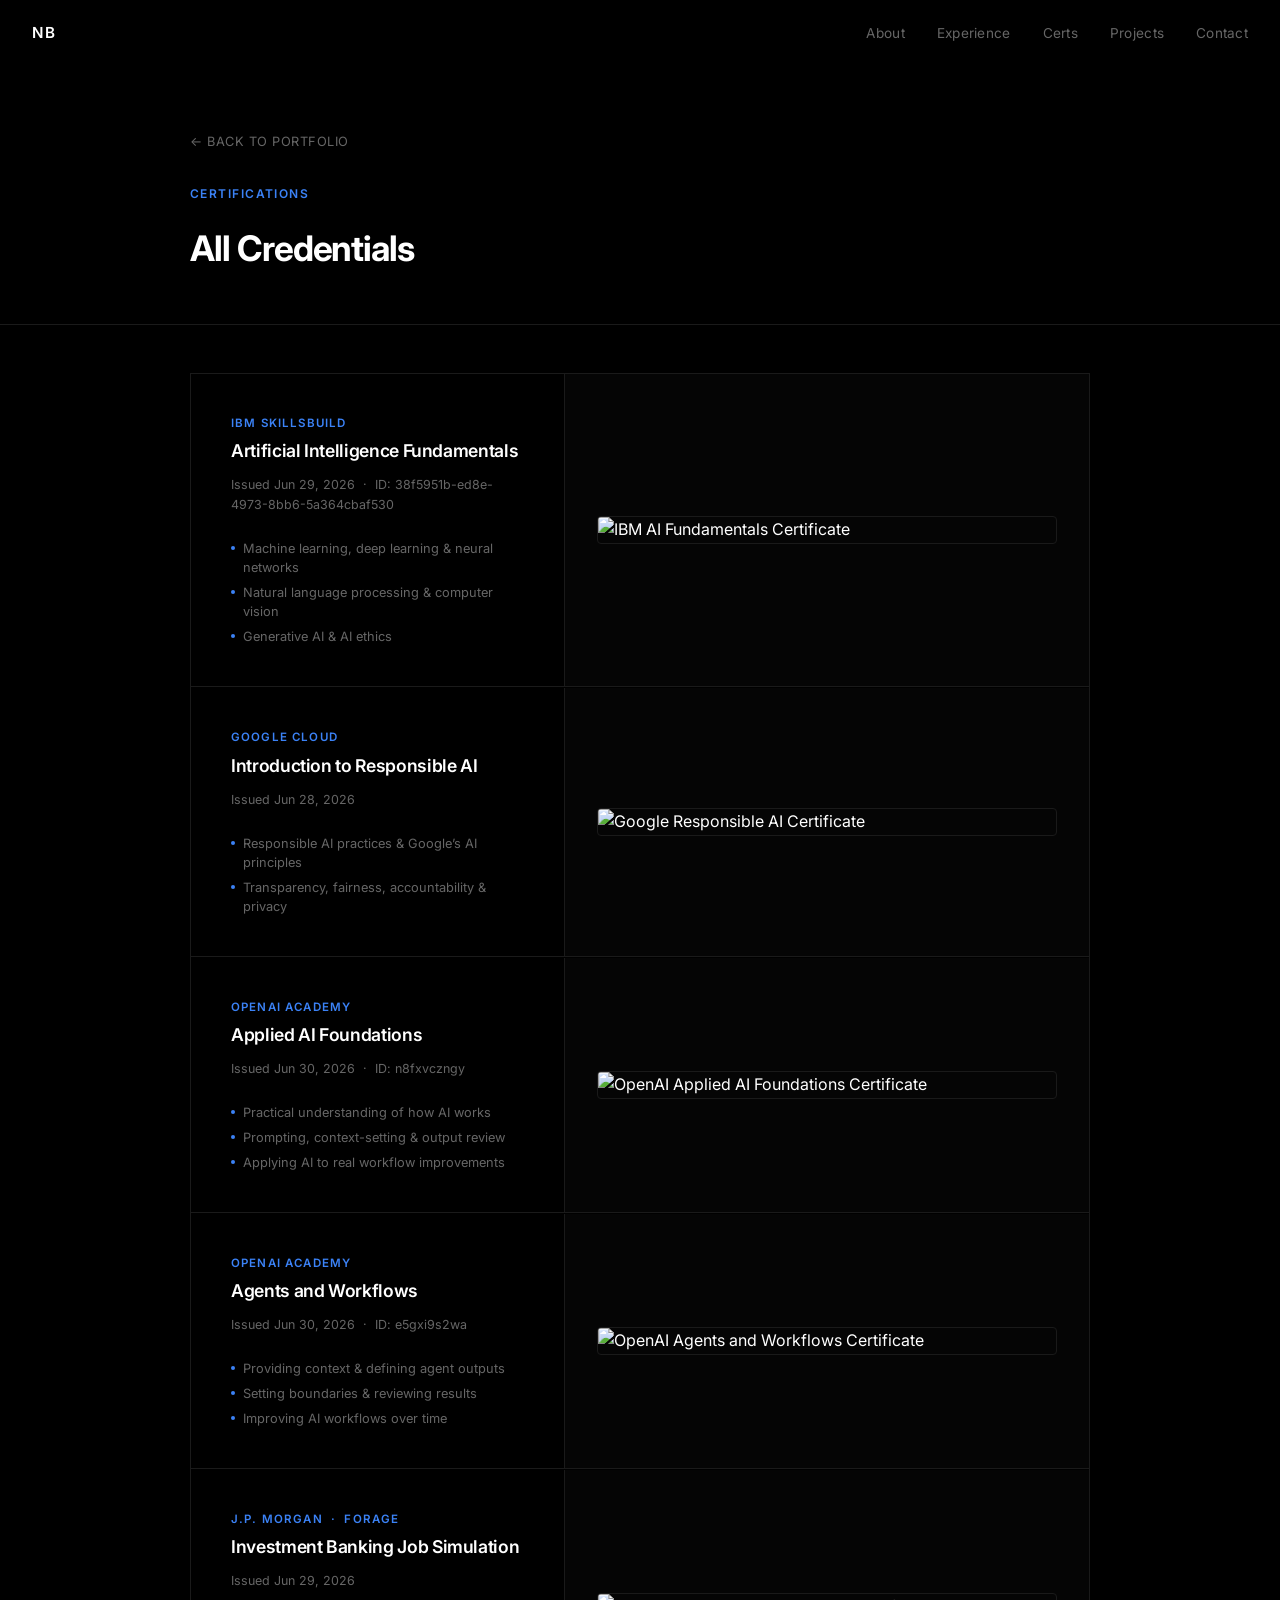
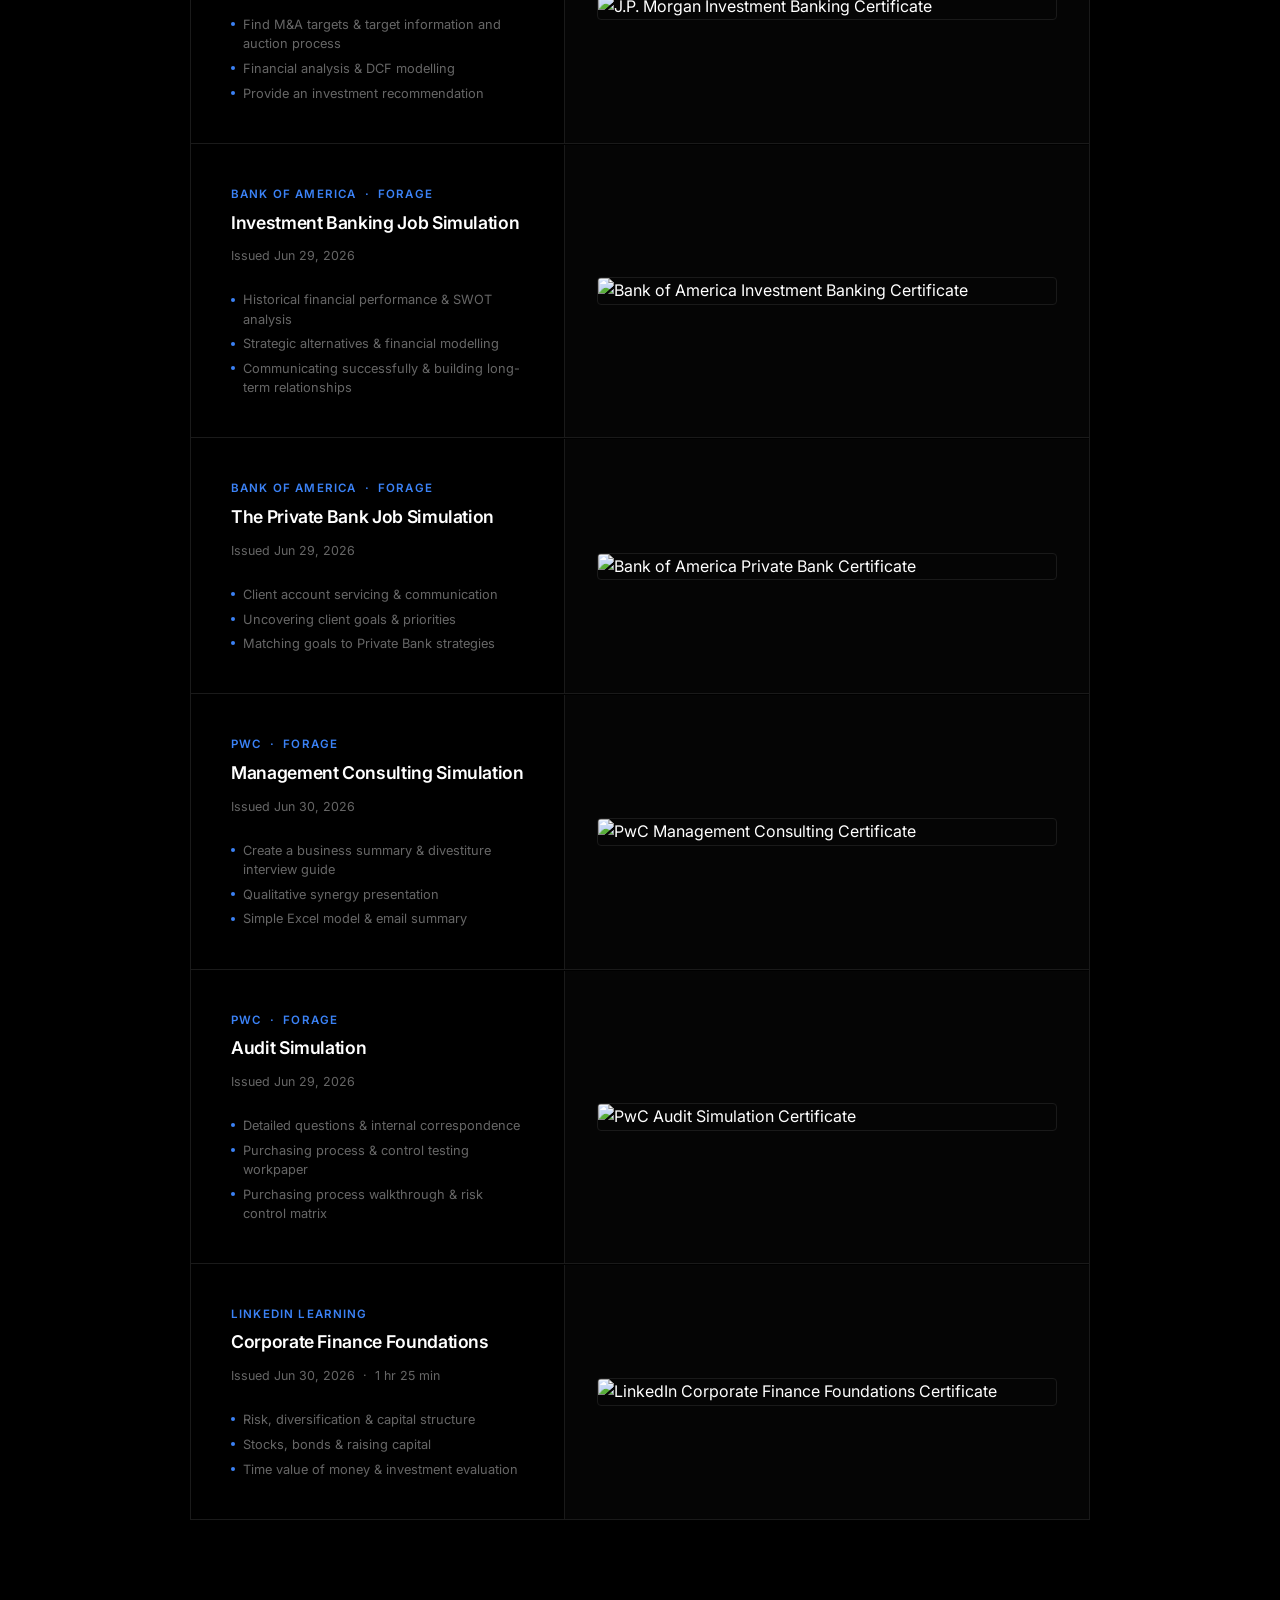
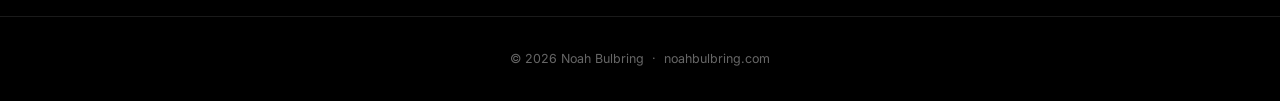
==== certifications.html @ 73cdb7e8 "Add certifications page with all 10 certs and update main page link" ====
<!DOCTYPE html>
<html lang="en">
<head>
  <meta charset="UTF-8" />
  <meta name="viewport" content="width=device-width, initial-scale=1.0" />
  <title>Certifications — Noah Bulbring</title>
  <meta name="description" content="Certifications earned by Noah Bulbring in finance, AI, and consulting." />
  <link rel="preconnect" href="https://fonts.googleapis.com" />
  <link rel="preconnect" href="https://fonts.gstatic.com" crossorigin />
  <link href="https://fonts.googleapis.com/css2?family=Inter:wght@300;400;500;600;700&display=swap" rel="stylesheet" />
  <link rel="stylesheet" href="style.css" />
  <style>
    .page-header {
      padding: 8rem 2rem 3rem;
      border-bottom: 1px solid var(--border);
    }
    .back-link {
      display: inline-flex;
      align-items: center;
      gap: 0.4rem;
      font-size: 0.8rem;
      color: var(--muted);
      text-decoration: none;
      letter-spacing: 0.04em;
      text-transform: uppercase;
      margin-bottom: 2rem;
      transition: color 0.2s;
    }
    .back-link:hover { color: var(--text); }
    .certs-page { padding: 3rem 2rem 6rem; }
    .cert-cards { display: flex; flex-direction: column; gap: 1px; border: 1px solid var(--border); }
    .cert-card {
      display: grid;
      grid-template-columns: 1fr 1.4fr;
      gap: 0;
      border-bottom: 1px solid var(--border);
      transition: background 0.2s;
    }
    .cert-card:last-child { border-bottom: none; }
    .cert-card:hover { background: #060606; }
    .cert-info {
      padding: 2.5rem;
      border-right: 1px solid var(--border);
      display: flex;
      flex-direction: column;
      justify-content: center;
      gap: 0.5rem;
    }
    .cert-card-issuer {
      font-size: 0.72rem;
      font-weight: 600;
      letter-spacing: 0.1em;
      text-transform: uppercase;
      color: var(--accent);
    }
    .cert-card-title {
      font-size: 1.1rem;
      font-weight: 600;
      letter-spacing: -0.02em;
      line-height: 1.3;
    }
    .cert-card-date {
      font-size: 0.78rem;
      color: var(--muted);
      margin-top: 0.25rem;
    }
    .cert-tasks {
      margin-top: 1rem;
      display: flex;
      flex-direction: column;
      gap: 0.35rem;
    }
    .cert-tasks span {
      font-size: 0.8rem;
      color: var(--muted);
      display: flex;
      align-items: flex-start;
      gap: 0.5rem;
      line-height: 1.5;
    }
    .cert-tasks span::before {
      content: '';
      width: 4px;
      height: 4px;
      border-radius: 50%;
      background: var(--accent);
      flex-shrink: 0;
      margin-top: 0.45rem;
    }
    .cert-image-wrap {
      padding: 2rem;
      display: flex;
      align-items: center;
      justify-content: center;
      background: #050505;
    }
    .cert-image-wrap img {
      width: 100%;
      max-width: 480px;
      border-radius: 4px;
      border: 1px solid var(--border);
      display: block;
    }
    @media (max-width: 700px) {
      .cert-card { grid-template-columns: 1fr; }
      .cert-info { border-right: none; border-bottom: 1px solid var(--border); }
      .page-header { padding: 6rem 1.25rem 2rem; }
      .certs-page { padding: 2rem 1.25rem 4rem; }
    }
  </style>
</head>
<body>

  <nav id="navbar" class="scrolled">
    <a href="index.html" class="nav-logo">NB</a>
    <ul class="nav-links">
      <li><a href="index.html#about">About</a></li>
      <li><a href="index.html#experience">Experience</a></li>
      <li><a href="index.html#certifications">Certs</a></li>
      <li><a href="index.html#projects">Projects</a></li>
      <li><a href="index.html#contact">Contact</a></li>
    </ul>
  </nav>

  <div class="page-header">
    <div class="container">
      <a href="index.html#certifications" class="back-link">← Back to portfolio</a>
      <p class="section-label">Certifications</p>
      <h2 style="margin-bottom:0">All Credentials</h2>
    </div>
  </div>

  <div class="certs-page">
    <div class="container">
      <div class="cert-cards">

        <!-- IBM -->
        <div class="cert-card">
          <div class="cert-info">
            <div class="cert-card-issuer">IBM SkillsBuild</div>
            <div class="cert-card-title">Artificial Intelligence Fundamentals</div>
            <div class="cert-card-date">Issued Jun 29, 2026 &nbsp;·&nbsp; ID: 38f5951b-ed8e-4973-8bb6-5a364cbaf530</div>
            <div class="cert-tasks">
              <span>Machine learning, deep learning &amp; neural networks</span>
              <span>Natural language processing &amp; computer vision</span>
              <span>Generative AI &amp; AI ethics</span>
            </div>
          </div>
          <div class="cert-image-wrap">
            <img src="certs/ibm-ai-fundamentals.png" alt="IBM AI Fundamentals Certificate" />
          </div>
        </div>

        <!-- Google -->
        <div class="cert-card">
          <div class="cert-info">
            <div class="cert-card-issuer">Google Cloud</div>
            <div class="cert-card-title">Introduction to Responsible AI</div>
            <div class="cert-card-date">Issued Jun 28, 2026</div>
            <div class="cert-tasks">
              <span>Responsible AI practices &amp; Google’s AI principles</span>
              <span>Transparency, fairness, accountability &amp; privacy</span>
            </div>
          </div>
          <div class="cert-image-wrap">
            <img src="certs/google-responsible-ai.png" alt="Google Responsible AI Certificate" />
          </div>
        </div>

        <!-- OpenAI Applied AI -->
        <div class="cert-card">
          <div class="cert-info">
            <div class="cert-card-issuer">OpenAI Academy</div>
            <div class="cert-card-title">Applied AI Foundations</div>
            <div class="cert-card-date">Issued Jun 30, 2026 &nbsp;·&nbsp; ID: n8fxvczngy</div>
            <div class="cert-tasks">
              <span>Practical understanding of how AI works</span>
              <span>Prompting, context-setting &amp; output review</span>
              <span>Applying AI to real workflow improvements</span>
            </div>
          </div>
          <div class="cert-image-wrap">
            <img src="certs/openai-applied-ai.png" alt="OpenAI Applied AI Foundations Certificate" />
          </div>
        </div>

        <!-- OpenAI Agents -->
        <div class="cert-card">
          <div class="cert-info">
            <div class="cert-card-issuer">OpenAI Academy</div>
            <div class="cert-card-title">Agents and Workflows</div>
            <div class="cert-card-date">Issued Jun 30, 2026 &nbsp;·&nbsp; ID: e5gxi9s2wa</div>
            <div class="cert-tasks">
              <span>Providing context &amp; defining agent outputs</span>
              <span>Setting boundaries &amp; reviewing results</span>
              <span>Improving AI workflows over time</span>
            </div>
          </div>
          <div class="cert-image-wrap">
            <img src="certs/openai-agents-workflows.png" alt="OpenAI Agents and Workflows Certificate" />
          </div>
        </div>

        <!-- JPMorgan -->
        <div class="cert-card">
          <div class="cert-info">
            <div class="cert-card-issuer">J.P. Morgan &nbsp;·&nbsp; Forage</div>
            <div class="cert-card-title">Investment Banking Job Simulation</div>
            <div class="cert-card-date">Issued Jun 29, 2026</div>
            <div class="cert-tasks">
              <span>Find M&amp;A targets &amp; target information and auction process</span>
              <span>Financial analysis &amp; DCF modelling</span>
              <span>Provide an investment recommendation</span>
            </div>
          </div>
          <div class="cert-image-wrap">
            <img src="certs/jpmorgan-ib.png" alt="J.P. Morgan Investment Banking Certificate" />
          </div>
        </div>

        <!-- BofA IB -->
        <div class="cert-card">
          <div class="cert-info">
            <div class="cert-card-issuer">Bank of America &nbsp;·&nbsp; Forage</div>
            <div class="cert-card-title">Investment Banking Job Simulation</div>
            <div class="cert-card-date">Issued Jun 29, 2026</div>
            <div class="cert-tasks">
              <span>Historical financial performance &amp; SWOT analysis</span>
              <span>Strategic alternatives &amp; financial modelling</span>
              <span>Communicating successfully &amp; building long-term relationships</span>
            </div>
          </div>
          <div class="cert-image-wrap">
            <img src="certs/bofa-ib.png" alt="Bank of America Investment Banking Certificate" />
          </div>
        </div>

        <!-- BofA Private Bank -->
        <div class="cert-card">
          <div class="cert-info">
            <div class="cert-card-issuer">Bank of America &nbsp;·&nbsp; Forage</div>
            <div class="cert-card-title">The Private Bank Job Simulation</div>
            <div class="cert-card-date">Issued Jun 29, 2026</div>
            <div class="cert-tasks">
              <span>Client account servicing &amp; communication</span>
              <span>Uncovering client goals &amp; priorities</span>
              <span>Matching goals to Private Bank strategies</span>
            </div>
          </div>
          <div class="cert-image-wrap">
            <img src="certs/bofa-private-bank.png" alt="Bank of America Private Bank Certificate" />
          </div>
        </div>

        <!-- PwC Management Consulting -->
        <div class="cert-card">
          <div class="cert-info">
            <div class="cert-card-issuer">PwC &nbsp;·&nbsp; Forage</div>
            <div class="cert-card-title">Management Consulting Simulation</div>
            <div class="cert-card-date">Issued Jun 30, 2026</div>
            <div class="cert-tasks">
              <span>Create a business summary &amp; divestiture interview guide</span>
              <span>Qualitative synergy presentation</span>
              <span>Simple Excel model &amp; email summary</span>
            </div>
          </div>
          <div class="cert-image-wrap">
            <img src="certs/pwc-consulting.png" alt="PwC Management Consulting Certificate" />
          </div>
        </div>

        <!-- PwC Audit -->
        <div class="cert-card">
          <div class="cert-info">
            <div class="cert-card-issuer">PwC &nbsp;·&nbsp; Forage</div>
            <div class="cert-card-title">Audit Simulation</div>
            <div class="cert-card-date">Issued Jun 29, 2026</div>
            <div class="cert-tasks">
              <span>Detailed questions &amp; internal correspondence</span>
              <span>Purchasing process &amp; control testing workpaper</span>
              <span>Purchasing process walkthrough &amp; risk control matrix</span>
            </div>
          </div>
          <div class="cert-image-wrap">
            <img src="certs/pwc-audit.png" alt="PwC Audit Simulation Certificate" />
          </div>
        </div>

        <!-- LinkedIn -->
        <div class="cert-card">
          <div class="cert-info">
            <div class="cert-card-issuer">LinkedIn Learning</div>
            <div class="cert-card-title">Corporate Finance Foundations</div>
            <div class="cert-card-date">Issued Jun 30, 2026 &nbsp;·&nbsp; 1 hr 25 min</div>
            <div class="cert-tasks">
              <span>Risk, diversification &amp; capital structure</span>
              <span>Stocks, bonds &amp; raising capital</span>
              <span>Time value of money &amp; investment evaluation</span>
            </div>
          </div>
          <div class="cert-image-wrap">
            <img src="certs/linkedin-corporate-finance.png" alt="LinkedIn Corporate Finance Foundations Certificate" />
          </div>
        </div>

      </div>
    </div>
  </div>

  <footer>
    <p>© 2026 Noah Bulbring &nbsp;·&nbsp; noahbulbring.com</p>
  </footer>

  <script>
    const navbar = document.getElementById('navbar');
    window.addEventListener('scroll', () => {
      navbar.classList.toggle('scrolled', window.scrollY > 40);
    }, { passive: true });
  </script>

</body>
</html>
---- style.css ----
*, *::before, *::after { box-sizing: border-box; margin: 0; padding: 0; }

:root {
  --bg: #000;
  --border: #1a1a1a;
  --text: #fff;
  --muted: #666;
  --accent: #3b82f6;
  --accent-dim: rgba(59,130,246,0.12);
}

html { scroll-behavior: smooth; }

body {
  background: var(--bg);
  color: var(--text);
  font-family: 'Inter', system-ui, sans-serif;
  font-size: 16px;
  line-height: 1.6;
  -webkit-font-smoothing: antialiased;
}

nav {
  position: fixed;
  top: 0; left: 0; right: 0;
  z-index: 100;
  display: flex;
  justify-content: space-between;
  align-items: center;
  padding: 1.25rem 2rem;
  border-bottom: 1px solid transparent;
  transition: border-color 0.3s, background 0.3s;
}
nav.scrolled {
  background: rgba(0,0,0,0.9);
  backdrop-filter: blur(12px);
  border-color: var(--border);
}
.nav-logo {
  font-size: 0.95rem;
  font-weight: 600;
  letter-spacing: 0.04em;
  text-transform: uppercase;
  color: var(--text);
  text-decoration: none;
}
.nav-links { display: flex; gap: 2rem; list-style: none; }
.nav-links a {
  color: var(--muted);
  text-decoration: none;
  font-size: 0.85rem;
  letter-spacing: 0.02em;
  transition: color 0.2s;
}
.nav-links a:hover { color: var(--text); }

section { padding: 6rem 2rem; }
.container { max-width: 900px; margin: 0 auto; }

.section-label {
  font-size: 0.75rem;
  font-weight: 600;
  letter-spacing: 0.12em;
  text-transform: uppercase;
  color: var(--accent);
  margin-bottom: 1rem;
}
h2 {
  font-size: clamp(1.6rem, 4vw, 2.2rem);
  font-weight: 700;
  letter-spacing: -0.03em;
  margin-bottom: 3rem;
}

#hero {
  min-height: 100vh;
  display: flex;
  align-items: center;
  padding-top: 5rem;
}
.hero-eyebrow {
  font-size: 0.8rem;
  font-weight: 500;
  letter-spacing: 0.14em;
  text-transform: uppercase;
  color: var(--muted);
  margin-bottom: 1.5rem;
}
h1 {
  font-size: clamp(2.8rem, 8vw, 5.5rem);
  font-weight: 700;
  letter-spacing: -0.04em;
  line-height: 1;
  margin-bottom: 1rem;
}
.hero-tagline {
  font-size: clamp(1.1rem, 3vw, 1.6rem);
  font-weight: 400;
  color: var(--muted);
  letter-spacing: -0.01em;
  margin-bottom: 1.5rem;
}
.hero-sub {
  font-size: 0.9rem;
  color: var(--muted);
  line-height: 1.8;
  margin-bottom: 2.5rem;
  max-width: 540px;
}
.btn-group { display: flex; flex-wrap: wrap; gap: 0.75rem; }
.btn {
  display: inline-flex;
  align-items: center;
  gap: 0.4rem;
  padding: 0.65rem 1.25rem;
  font-size: 0.85rem;
  font-weight: 500;
  border-radius: 6px;
  text-decoration: none;
  transition: background 0.2s, color 0.2s, border-color 0.2s;
  letter-spacing: 0.01em;
}
.btn-primary { background: var(--accent); color: #fff; border: 1px solid var(--accent); }
.btn-primary:hover { background: #2563eb; border-color: #2563eb; }
.btn-outline { background: transparent; color: var(--text); border: 1px solid var(--border); }
.btn-outline:hover { border-color: #333; background: #0d0d0d; }

#about { border-top: 1px solid var(--border); }
.about-grid { display: grid; grid-template-columns: 1fr 1fr; gap: 3rem; }
.about-text p { color: #aaa; font-size: 0.95rem; line-height: 1.8; margin-bottom: 1rem; }
.about-text p:last-child { margin-bottom: 0; }
.about-stats { display: flex; flex-direction: column; gap: 1.5rem; }
.stat { border-left: 2px solid var(--accent); padding-left: 1.25rem; }
.stat-number { font-size: 1.8rem; font-weight: 700; letter-spacing: -0.03em; line-height: 1; margin-bottom: 0.25rem; }
.stat-label { font-size: 0.82rem; color: var(--muted); }

#experience { border-top: 1px solid var(--border); }
.timeline { display: flex; flex-direction: column; }
.timeline-item { display: grid; grid-template-columns: 160px 1fr; gap: 2rem; padding: 2rem 0; border-bottom: 1px solid var(--border); }
.timeline-item:last-child { border-bottom: none; }
.timeline-date { font-size: 0.78rem; color: var(--muted); letter-spacing: 0.02em; padding-top: 0.15rem; line-height: 1.5; }
.timeline-role { font-size: 1rem; font-weight: 600; margin-bottom: 0.2rem; }
.timeline-company { font-size: 0.85rem; color: var(--accent); margin-bottom: 0.6rem; }
.timeline-desc { font-size: 0.875rem; color: var(--muted); line-height: 1.7; }

#certifications { border-top: 1px solid var(--border); }
.cert-list {
  list-style: none;
  display: flex;
  flex-direction: column;
}
.cert-list li {
  padding: 1.5rem 0;
  border-bottom: 1px solid var(--border);
  display: flex;
  flex-direction: column;
  gap: 0.4rem;
  padding-left: 1.25rem;
  position: relative;
}
.cert-list li:last-child { border-bottom: none; }
.cert-list li::before {
  content: '';
  position: absolute;
  left: 0;
  top: 1.9rem;
  width: 6px;
  height: 6px;
  border-radius: 50%;
  background: var(--accent);
}
.cert-main {
  display: flex;
  align-items: baseline;
  gap: 0.75rem;
  flex-wrap: wrap;
}
.cert-title {
  font-size: 0.95rem;
  font-weight: 600;
  color: var(--text);
}
.cert-issuer {
  font-size: 0.78rem;
  color: var(--accent);
  letter-spacing: 0.02em;
}
.cert-desc {
  font-size: 0.83rem;
  color: var(--muted);
  line-height: 1.65;
}

#projects { border-top: 1px solid var(--border); }
.project-grid { display: grid; grid-template-columns: repeat(auto-fill, minmax(260px, 1fr)); gap: 1px; border: 1px solid var(--border); }
.project-card { padding: 2rem; border-right: 1px solid var(--border); border-bottom: 1px solid var(--border); transition: background 0.2s; text-decoration: none; color: inherit; display: block; }
.project-card:hover { background: #060606; }
.project-tag { font-size: 0.7rem; font-weight: 600; letter-spacing: 0.1em; text-transform: uppercase; color: var(--accent); margin-bottom: 0.75rem; }
.project-title { font-size: 1rem; font-weight: 600; margin-bottom: 0.5rem; letter-spacing: -0.01em; }
.project-desc { font-size: 0.83rem; color: var(--muted); line-height: 1.65; margin-bottom: 1.25rem; }
.project-link { font-size: 0.78rem; color: var(--muted); display: inline-flex; align-items: center; gap: 0.3rem; transition: color 0.2s; }
.project-card:hover .project-link { color: var(--accent); }

#contact { border-top: 1px solid var(--border); }
.contact-grid { display: grid; grid-template-columns: repeat(auto-fill, minmax(220px, 1fr)); gap: 1px; border: 1px solid var(--border); margin-bottom: 3rem; }
.contact-item { padding: 2rem; border-right: 1px solid var(--border); border-bottom: 1px solid var(--border); }
.contact-label { font-size: 0.7rem; font-weight: 600; letter-spacing: 0.1em; text-transform: uppercase; color: var(--muted); margin-bottom: 0.5rem; }
.contact-value { font-size: 0.9rem; color: var(--text); text-decoration: none; transition: color 0.2s; word-break: break-all; }
.contact-value:hover { color: var(--accent); }

footer { border-top: 1px solid var(--border); padding: 2rem; text-align: center; font-size: 0.78rem; color: var(--muted); }

.fade-in { opacity: 0; transform: translateY(16px); transition: opacity 0.6s ease, transform 0.6s ease; }
.fade-in.visible { opacity: 1; transform: none; }

@media (max-width: 640px) {
  nav { padding: 1rem 1.25rem; }
  .nav-links { display: none; }
  section { padding: 4rem 1.25rem; }
  .about-grid { grid-template-columns: 1fr; }
  .timeline-item { grid-template-columns: 1fr; gap: 0.5rem; }
  .timeline-date { padding-top: 0; }
  h1 { letter-spacing: -0.03em; }
}
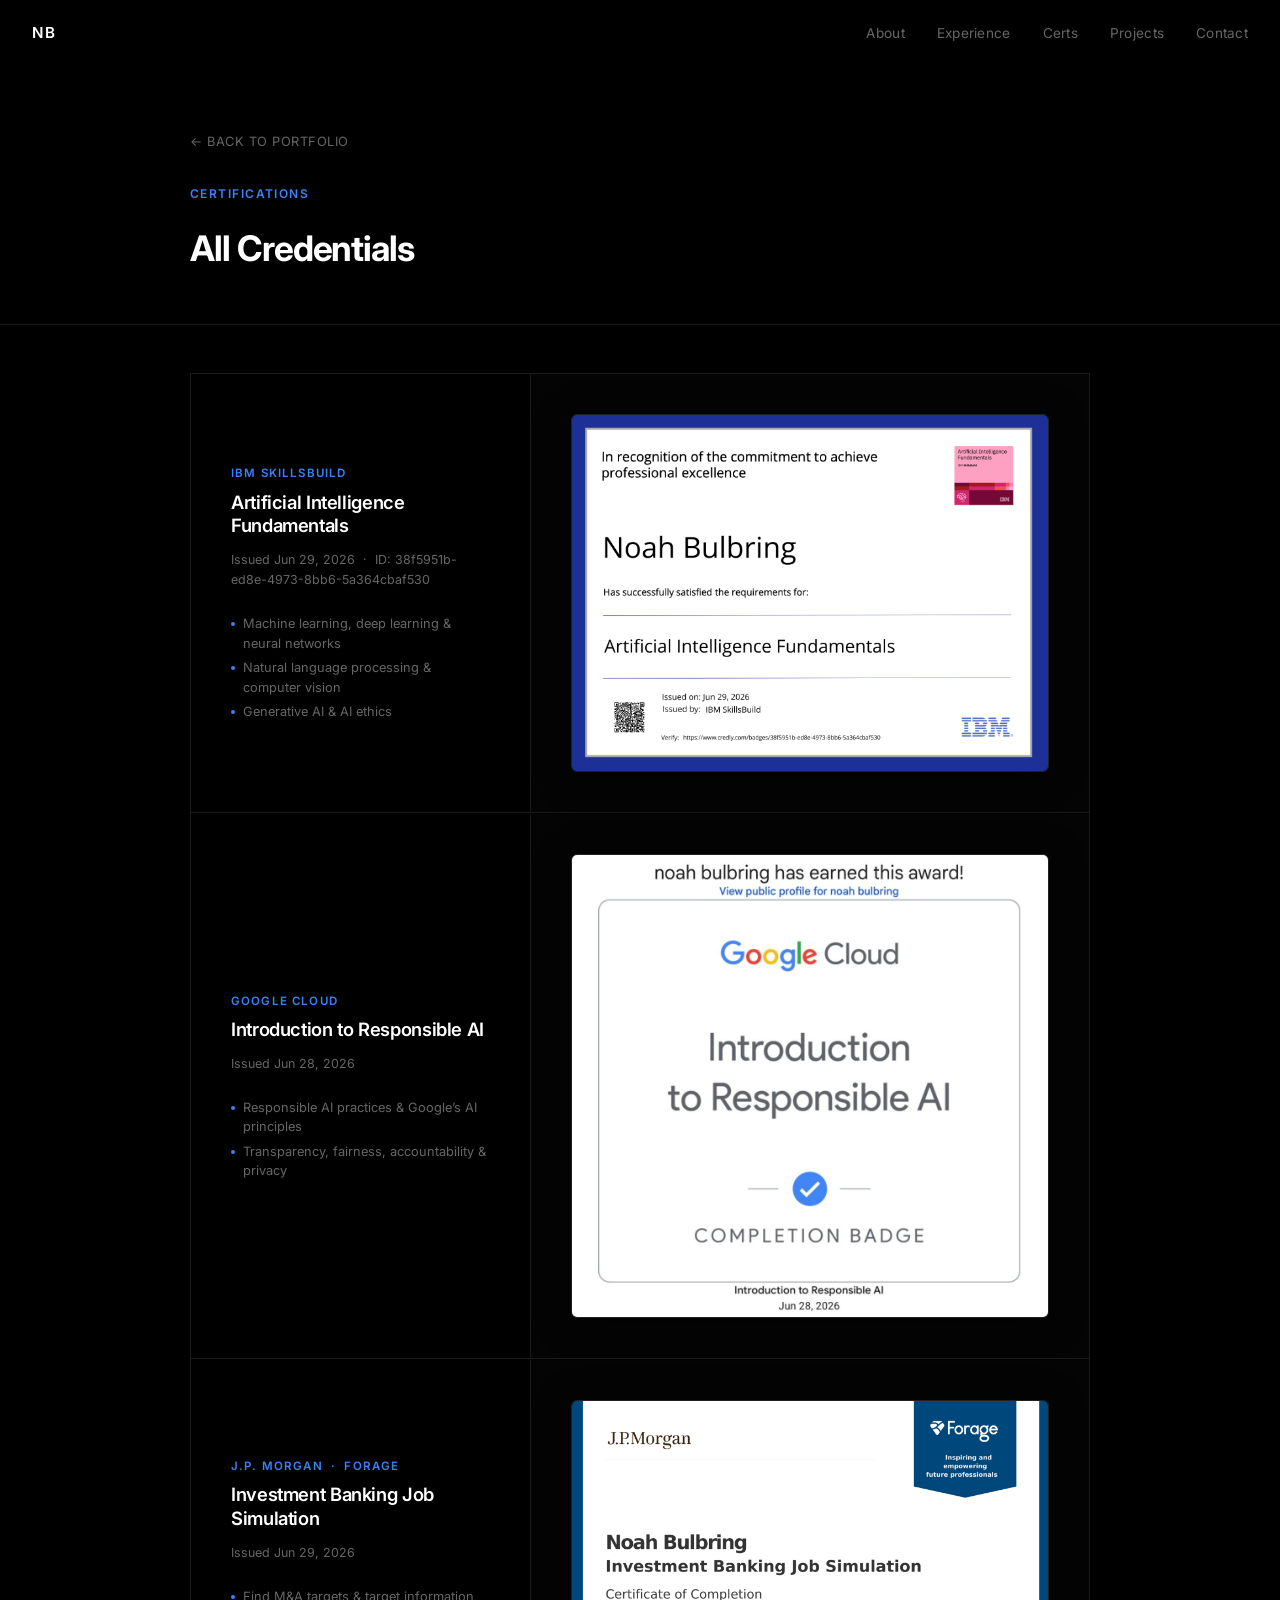
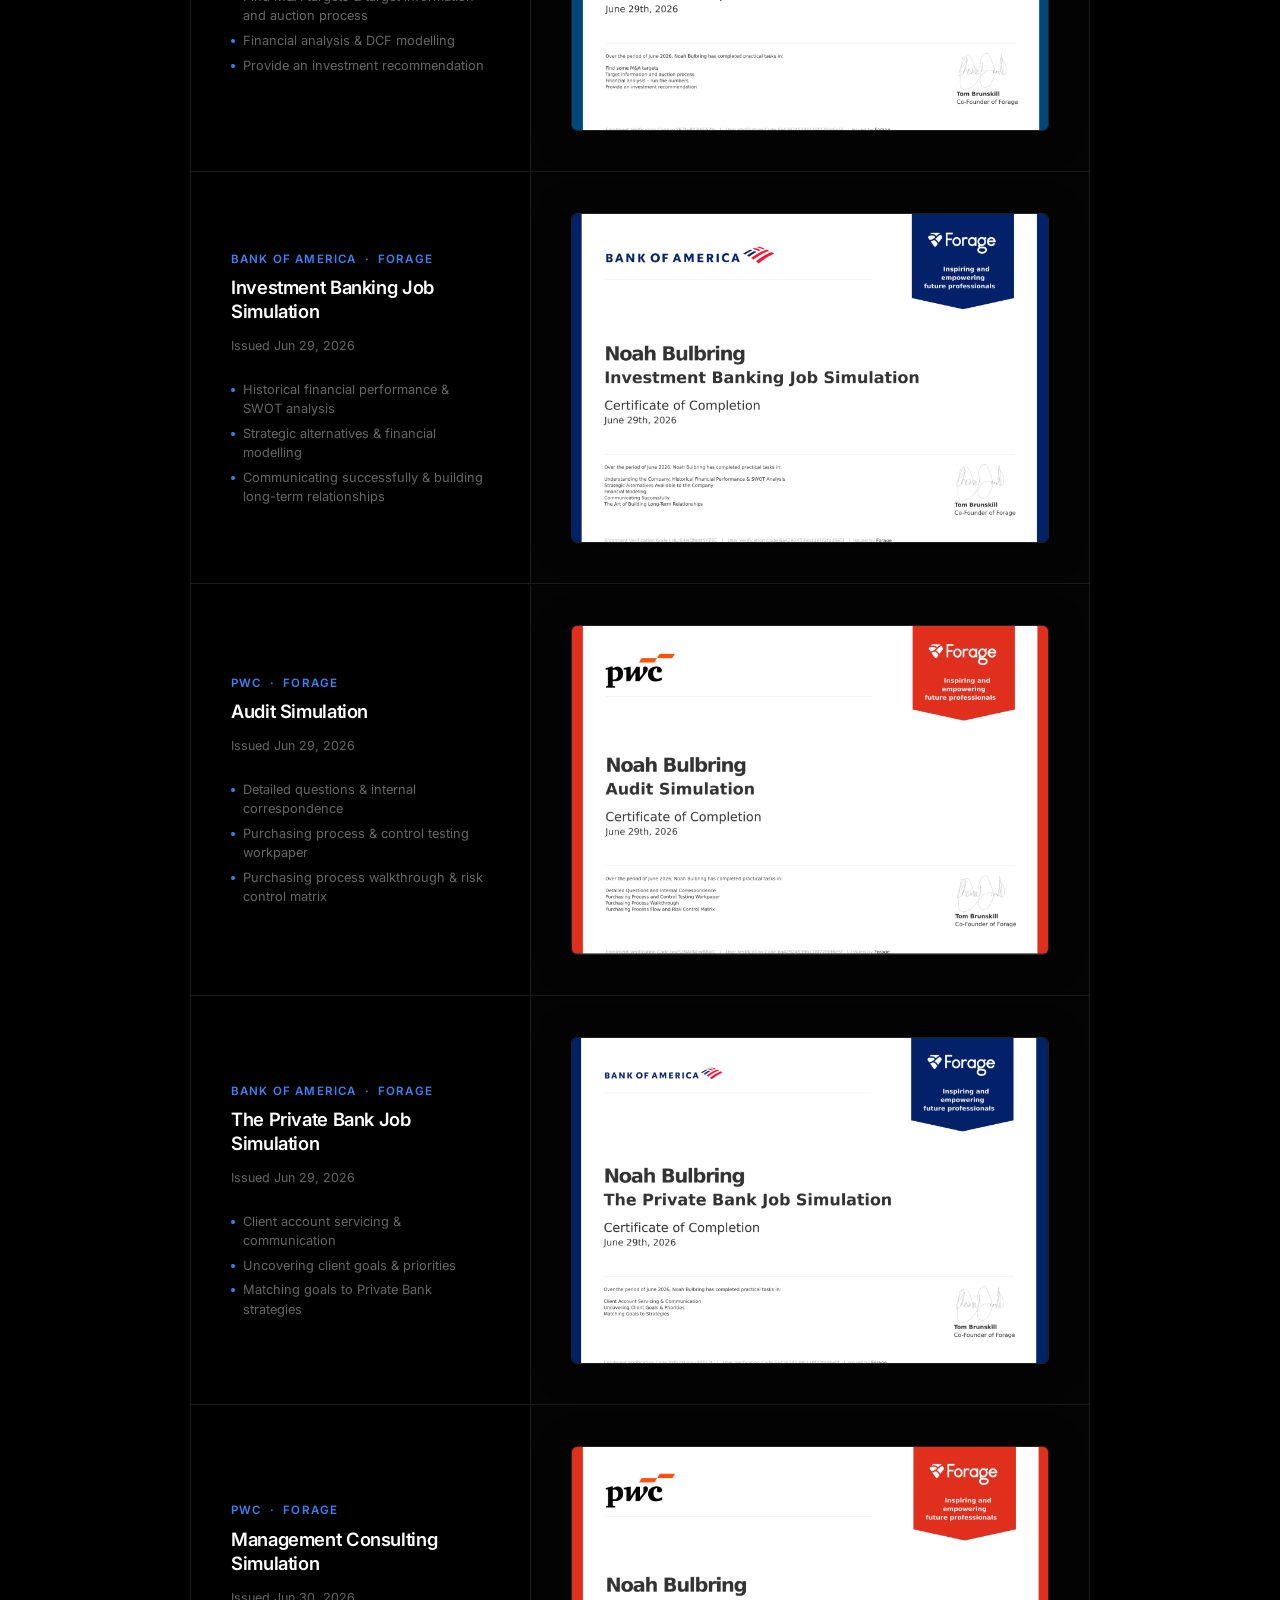
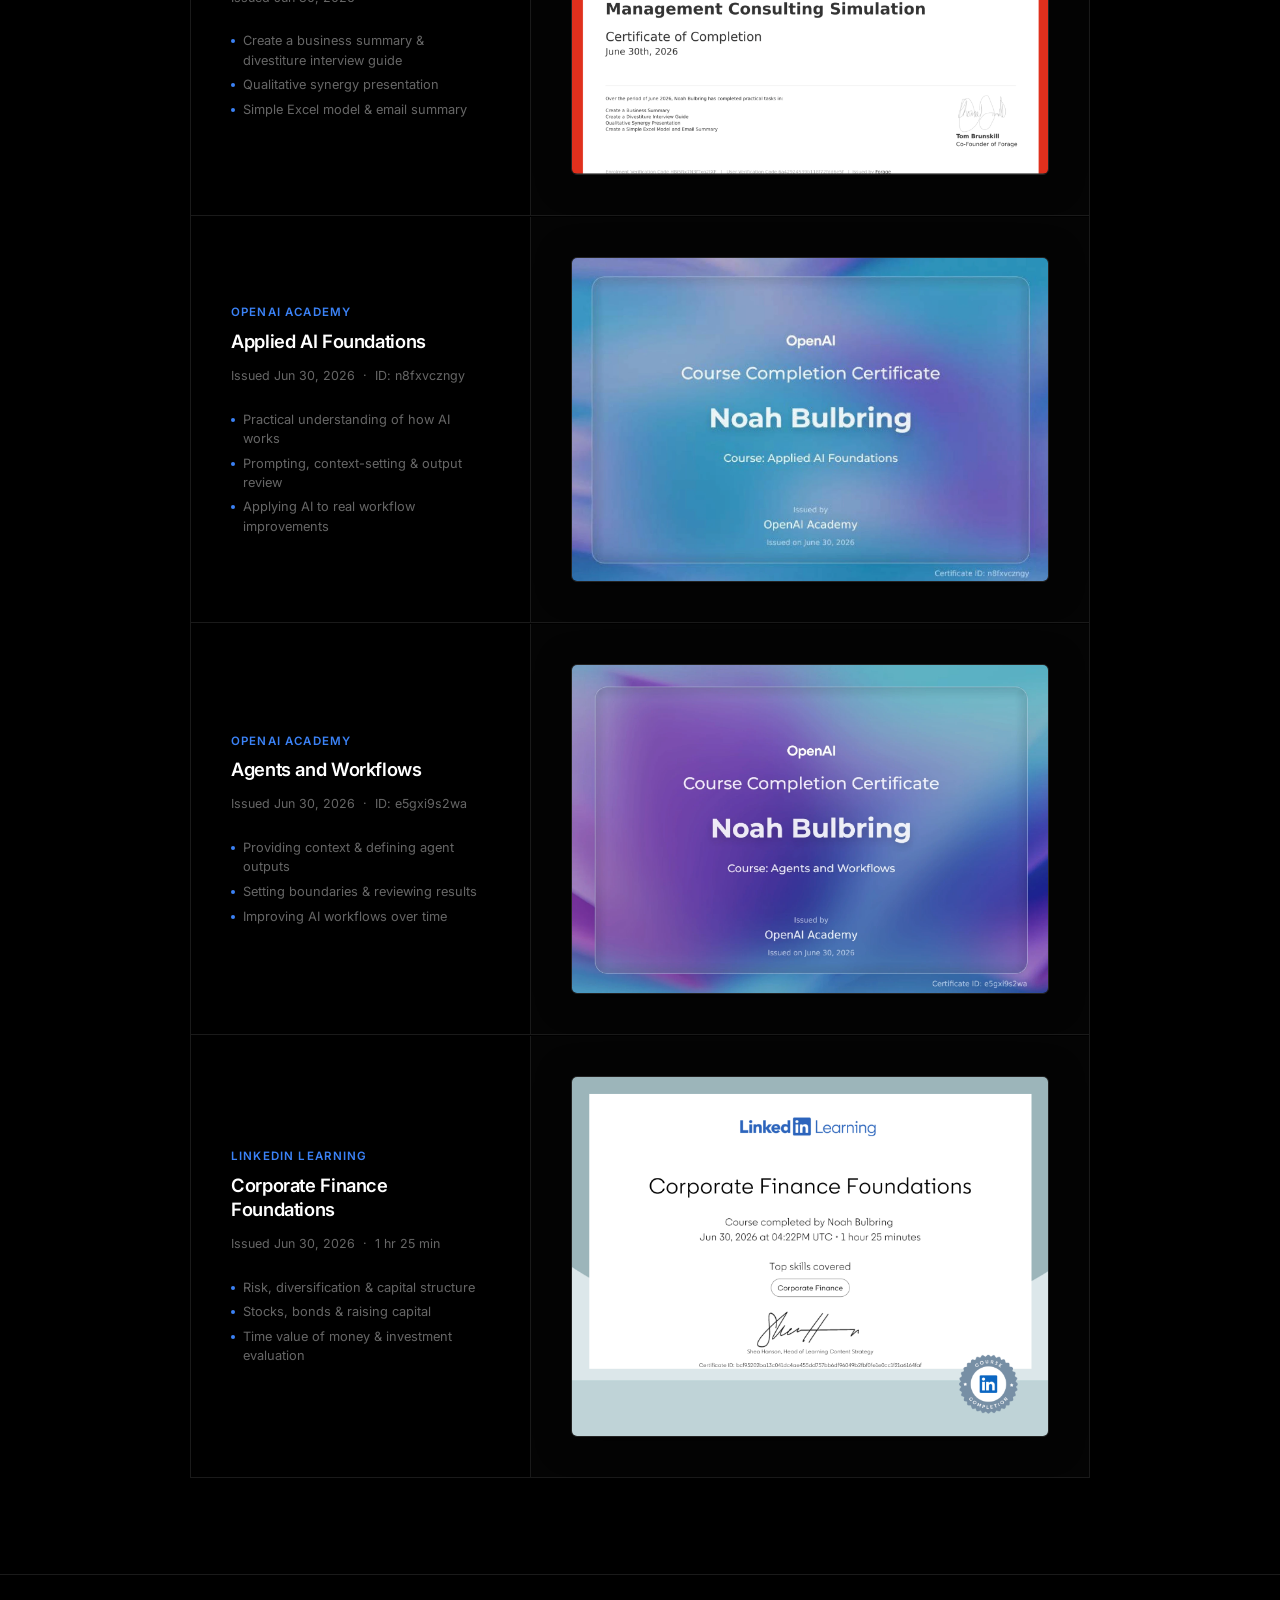
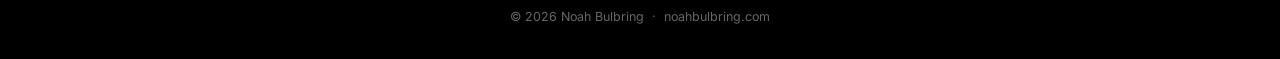
==== commit f173e65b: "Wire up cert images with correct filenames, upscale display size" ====
--- a/certifications.html
+++ b/certifications.html
@@ -31,8 +31,7 @@
     .cert-cards { display: flex; flex-direction: column; gap: 1px; border: 1px solid var(--border); }
     .cert-card {
       display: grid;
-      grid-template-columns: 1fr 1.4fr;
-      gap: 0;
+      grid-template-columns: 340px 1fr;
       border-bottom: 1px solid var(--border);
       transition: background 0.2s;
     }
@@ -54,7 +53,7 @@
       color: var(--accent);
     }
     .cert-card-title {
-      font-size: 1.1rem;
+      font-size: 1.15rem;
       font-weight: 600;
       letter-spacing: -0.02em;
       line-height: 1.3;
@@ -85,23 +84,24 @@
       border-radius: 50%;
       background: var(--accent);
       flex-shrink: 0;
-      margin-top: 0.45rem;
+      margin-top: 0.5rem;
     }
     .cert-image-wrap {
-      padding: 2rem;
+      padding: 2.5rem;
       display: flex;
       align-items: center;
       justify-content: center;
-      background: #050505;
+      background: #040404;
     }
     .cert-image-wrap img {
       width: 100%;
-      max-width: 480px;
-      border-radius: 4px;
-      border: 1px solid var(--border);
+      max-width: 700px;
+      border-radius: 6px;
+      border: 1px solid #222;
       display: block;
-    }
-    @media (max-width: 700px) {
+      box-shadow: 0 4px 32px rgba(0,0,0,0.5);
+    }
+    @media (max-width: 800px) {
       .cert-card { grid-template-columns: 1fr; }
       .cert-info { border-right: none; border-bottom: 1px solid var(--border); }
       .page-header { padding: 6rem 1.25rem 2rem; }
@@ -134,7 +134,6 @@
     <div class="container">
       <div class="cert-cards">
 
-        <!-- IBM -->
         <div class="cert-card">
           <div class="cert-info">
             <div class="cert-card-issuer">IBM SkillsBuild</div>
@@ -147,11 +146,10 @@
             </div>
           </div>
           <div class="cert-image-wrap">
-            <img src="certs/ibm-ai-fundamentals.png" alt="IBM AI Fundamentals Certificate" />
-          </div>
-        </div>
-
-        <!-- Google -->
+            <img src="image-1782856107630.png" alt="IBM AI Fundamentals Certificate" />
+          </div>
+        </div>
+
         <div class="cert-card">
           <div class="cert-info">
             <div class="cert-card-issuer">Google Cloud</div>
@@ -163,11 +161,90 @@
             </div>
           </div>
           <div class="cert-image-wrap">
-            <img src="certs/google-responsible-ai.png" alt="Google Responsible AI Certificate" />
-          </div>
-        </div>
-
-        <!-- OpenAI Applied AI -->
+            <img src="image-1782856117085.png" alt="Google Responsible AI Certificate" />
+          </div>
+        </div>
+
+        <div class="cert-card">
+          <div class="cert-info">
+            <div class="cert-card-issuer">J.P. Morgan &nbsp;·&nbsp; Forage</div>
+            <div class="cert-card-title">Investment Banking Job Simulation</div>
+            <div class="cert-card-date">Issued Jun 29, 2026</div>
+            <div class="cert-tasks">
+              <span>Find M&amp;A targets &amp; target information and auction process</span>
+              <span>Financial analysis &amp; DCF modelling</span>
+              <span>Provide an investment recommendation</span>
+            </div>
+          </div>
+          <div class="cert-image-wrap">
+            <img src="image-1782856120895.png" alt="J.P. Morgan Investment Banking Certificate" />
+          </div>
+        </div>
+
+        <div class="cert-card">
+          <div class="cert-info">
+            <div class="cert-card-issuer">Bank of America &nbsp;·&nbsp; Forage</div>
+            <div class="cert-card-title">Investment Banking Job Simulation</div>
+            <div class="cert-card-date">Issued Jun 29, 2026</div>
+            <div class="cert-tasks">
+              <span>Historical financial performance &amp; SWOT analysis</span>
+              <span>Strategic alternatives &amp; financial modelling</span>
+              <span>Communicating successfully &amp; building long-term relationships</span>
+            </div>
+          </div>
+          <div class="cert-image-wrap">
+            <img src="image-1782856124737.png" alt="Bank of America Investment Banking Certificate" />
+          </div>
+        </div>
+
+        <div class="cert-card">
+          <div class="cert-info">
+            <div class="cert-card-issuer">PwC &nbsp;·&nbsp; Forage</div>
+            <div class="cert-card-title">Audit Simulation</div>
+            <div class="cert-card-date">Issued Jun 29, 2026</div>
+            <div class="cert-tasks">
+              <span>Detailed questions &amp; internal correspondence</span>
+              <span>Purchasing process &amp; control testing workpaper</span>
+              <span>Purchasing process walkthrough &amp; risk control matrix</span>
+            </div>
+          </div>
+          <div class="cert-image-wrap">
+            <img src="image-1782856128287.png" alt="PwC Audit Simulation Certificate" />
+          </div>
+        </div>
+
+        <div class="cert-card">
+          <div class="cert-info">
+            <div class="cert-card-issuer">Bank of America &nbsp;·&nbsp; Forage</div>
+            <div class="cert-card-title">The Private Bank Job Simulation</div>
+            <div class="cert-card-date">Issued Jun 29, 2026</div>
+            <div class="cert-tasks">
+              <span>Client account servicing &amp; communication</span>
+              <span>Uncovering client goals &amp; priorities</span>
+              <span>Matching goals to Private Bank strategies</span>
+            </div>
+          </div>
+          <div class="cert-image-wrap">
+            <img src="image-1782856136213.png" alt="Bank of America Private Bank Certificate" />
+          </div>
+        </div>
+
+        <div class="cert-card">
+          <div class="cert-info">
+            <div class="cert-card-issuer">PwC &nbsp;·&nbsp; Forage</div>
+            <div class="cert-card-title">Management Consulting Simulation</div>
+            <div class="cert-card-date">Issued Jun 30, 2026</div>
+            <div class="cert-tasks">
+              <span>Create a business summary &amp; divestiture interview guide</span>
+              <span>Qualitative synergy presentation</span>
+              <span>Simple Excel model &amp; email summary</span>
+            </div>
+          </div>
+          <div class="cert-image-wrap">
+            <img src="image-1782856139629.png" alt="PwC Management Consulting Certificate" />
+          </div>
+        </div>
+
         <div class="cert-card">
           <div class="cert-info">
             <div class="cert-card-issuer">OpenAI Academy</div>
@@ -180,11 +257,10 @@
             </div>
           </div>
           <div class="cert-image-wrap">
-            <img src="certs/openai-applied-ai.png" alt="OpenAI Applied AI Foundations Certificate" />
-          </div>
-        </div>
-
-        <!-- OpenAI Agents -->
+            <img src="image-1782856143013.webp" alt="OpenAI Applied AI Foundations Certificate" />
+          </div>
+        </div>
+
         <div class="cert-card">
           <div class="cert-info">
             <div class="cert-card-issuer">OpenAI Academy</div>
@@ -197,96 +273,10 @@
             </div>
           </div>
           <div class="cert-image-wrap">
-            <img src="certs/openai-agents-workflows.png" alt="OpenAI Agents and Workflows Certificate" />
-          </div>
-        </div>
-
-        <!-- JPMorgan -->
-        <div class="cert-card">
-          <div class="cert-info">
-            <div class="cert-card-issuer">J.P. Morgan &nbsp;·&nbsp; Forage</div>
-            <div class="cert-card-title">Investment Banking Job Simulation</div>
-            <div class="cert-card-date">Issued Jun 29, 2026</div>
-            <div class="cert-tasks">
-              <span>Find M&amp;A targets &amp; target information and auction process</span>
-              <span>Financial analysis &amp; DCF modelling</span>
-              <span>Provide an investment recommendation</span>
-            </div>
-          </div>
-          <div class="cert-image-wrap">
-            <img src="certs/jpmorgan-ib.png" alt="J.P. Morgan Investment Banking Certificate" />
-          </div>
-        </div>
-
-        <!-- BofA IB -->
-        <div class="cert-card">
-          <div class="cert-info">
-            <div class="cert-card-issuer">Bank of America &nbsp;·&nbsp; Forage</div>
-            <div class="cert-card-title">Investment Banking Job Simulation</div>
-            <div class="cert-card-date">Issued Jun 29, 2026</div>
-            <div class="cert-tasks">
-              <span>Historical financial performance &amp; SWOT analysis</span>
-              <span>Strategic alternatives &amp; financial modelling</span>
-              <span>Communicating successfully &amp; building long-term relationships</span>
-            </div>
-          </div>
-          <div class="cert-image-wrap">
-            <img src="certs/bofa-ib.png" alt="Bank of America Investment Banking Certificate" />
-          </div>
-        </div>
-
-        <!-- BofA Private Bank -->
-        <div class="cert-card">
-          <div class="cert-info">
-            <div class="cert-card-issuer">Bank of America &nbsp;·&nbsp; Forage</div>
-            <div class="cert-card-title">The Private Bank Job Simulation</div>
-            <div class="cert-card-date">Issued Jun 29, 2026</div>
-            <div class="cert-tasks">
-              <span>Client account servicing &amp; communication</span>
-              <span>Uncovering client goals &amp; priorities</span>
-              <span>Matching goals to Private Bank strategies</span>
-            </div>
-          </div>
-          <div class="cert-image-wrap">
-            <img src="certs/bofa-private-bank.png" alt="Bank of America Private Bank Certificate" />
-          </div>
-        </div>
-
-        <!-- PwC Management Consulting -->
-        <div class="cert-card">
-          <div class="cert-info">
-            <div class="cert-card-issuer">PwC &nbsp;·&nbsp; Forage</div>
-            <div class="cert-card-title">Management Consulting Simulation</div>
-            <div class="cert-card-date">Issued Jun 30, 2026</div>
-            <div class="cert-tasks">
-              <span>Create a business summary &amp; divestiture interview guide</span>
-              <span>Qualitative synergy presentation</span>
-              <span>Simple Excel model &amp; email summary</span>
-            </div>
-          </div>
-          <div class="cert-image-wrap">
-            <img src="certs/pwc-consulting.png" alt="PwC Management Consulting Certificate" />
-          </div>
-        </div>
-
-        <!-- PwC Audit -->
-        <div class="cert-card">
-          <div class="cert-info">
-            <div class="cert-card-issuer">PwC &nbsp;·&nbsp; Forage</div>
-            <div class="cert-card-title">Audit Simulation</div>
-            <div class="cert-card-date">Issued Jun 29, 2026</div>
-            <div class="cert-tasks">
-              <span>Detailed questions &amp; internal correspondence</span>
-              <span>Purchasing process &amp; control testing workpaper</span>
-              <span>Purchasing process walkthrough &amp; risk control matrix</span>
-            </div>
-          </div>
-          <div class="cert-image-wrap">
-            <img src="certs/pwc-audit.png" alt="PwC Audit Simulation Certificate" />
-          </div>
-        </div>
-
-        <!-- LinkedIn -->
+            <img src="image-1782856146020.webp" alt="OpenAI Agents and Workflows Certificate" />
+          </div>
+        </div>
+
         <div class="cert-card">
           <div class="cert-info">
             <div class="cert-card-issuer">LinkedIn Learning</div>
@@ -299,7 +289,7 @@
             </div>
           </div>
           <div class="cert-image-wrap">
-            <img src="certs/linkedin-corporate-finance.png" alt="LinkedIn Corporate Finance Foundations Certificate" />
+            <img src="image-1782856148868.png" alt="LinkedIn Corporate Finance Foundations Certificate" />
           </div>
         </div>
 
